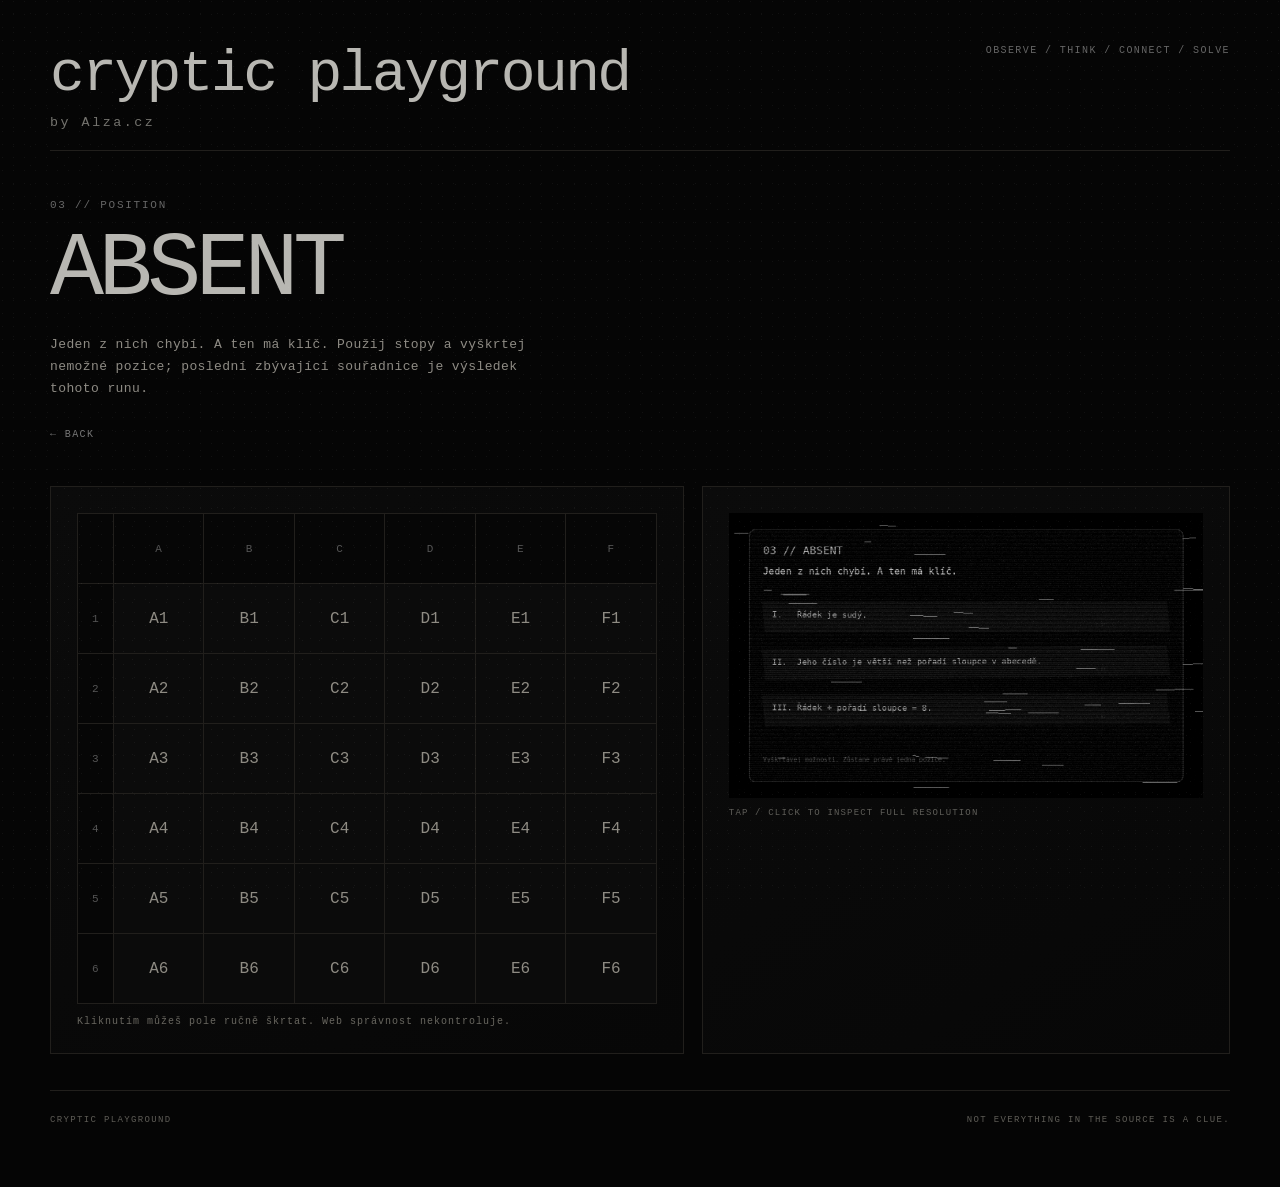
==== absent/index.html @ 4a86fc93 "Initial" ====
<!doctype html>
<html lang="cs">
<head>
<meta charset="utf-8">
<meta name="viewport" content="width=device-width,initial-scale=1,viewport-fit=cover">
<meta name="theme-color" content="#050505">
<title>ABSENT · cryptic playground by Alza.cz</title>

  <!-- ARCHIVE RESIDUE // retired migration notes:
       ORPHEUS / 31 / NULL
       13 21 34 55
       CRC: 7E-4A-19
       do not assume archived material belongs to the current exercise.
  -->
  <meta name="archive-checksum" content="7E-4A-19">
  <meta name="archive-channel" content="ORPHEUS-31">

<link rel="stylesheet" href="../assets/styles.css">
</head>
<body><main class="shell">
<header class="brand">
  <div>
    <h1>cryptic playground</h1>
    <small>by Alza.cz</small>
  </div>
  <div class="crumb">OBSERVE / THINK / CONNECT / SOLVE</div>
</header>

<section class="page-head">
  <div class="n">03 // POSITION</div><h2>ABSENT</h2>
  <p>Jeden z nich chybí. A ten má klíč. Použij stopy a vyškrtej nemožné pozice; poslední zbývající souřadnice je výsledek tohoto runu.</p>
  <a class="back" href="../">← BACK</a>
</section>
<section class="absent-layout">
  <div class="panel grid-scroll">
    <div class="absent-grid"><div class="axis"></div><div class="axis">A</div><div class="axis">B</div><div class="axis">C</div><div class="axis">D</div><div class="axis">E</div><div class="axis">F</div><div class="axis">1</div><button class="cell" type="button" aria-label="Pozice A1">A1</button><button class="cell" type="button" aria-label="Pozice B1">B1</button><button class="cell" type="button" aria-label="Pozice C1">C1</button><button class="cell" type="button" aria-label="Pozice D1">D1</button><button class="cell" type="button" aria-label="Pozice E1">E1</button><button class="cell" type="button" aria-label="Pozice F1">F1</button><div class="axis">2</div><button class="cell" type="button" aria-label="Pozice A2">A2</button><button class="cell" type="button" aria-label="Pozice B2">B2</button><button class="cell" type="button" aria-label="Pozice C2">C2</button><button class="cell" type="button" aria-label="Pozice D2">D2</button><button class="cell" type="button" aria-label="Pozice E2">E2</button><button class="cell" type="button" aria-label="Pozice F2">F2</button><div class="axis">3</div><button class="cell" type="button" aria-label="Pozice A3">A3</button><button class="cell" type="button" aria-label="Pozice B3">B3</button><button class="cell" type="button" aria-label="Pozice C3">C3</button><button class="cell" type="button" aria-label="Pozice D3">D3</button><button class="cell" type="button" aria-label="Pozice E3">E3</button><button class="cell" type="button" aria-label="Pozice F3">F3</button><div class="axis">4</div><button class="cell" type="button" aria-label="Pozice A4">A4</button><button class="cell" type="button" aria-label="Pozice B4">B4</button><button class="cell" type="button" aria-label="Pozice C4">C4</button><button class="cell" type="button" aria-label="Pozice D4">D4</button><button class="cell" type="button" aria-label="Pozice E4">E4</button><button class="cell" type="button" aria-label="Pozice F4">F4</button><div class="axis">5</div><button class="cell" type="button" aria-label="Pozice A5">A5</button><button class="cell" type="button" aria-label="Pozice B5">B5</button><button class="cell" type="button" aria-label="Pozice C5">C5</button><button class="cell" type="button" aria-label="Pozice D5">D5</button><button class="cell" type="button" aria-label="Pozice E5">E5</button><button class="cell" type="button" aria-label="Pozice F5">F5</button><div class="axis">6</div><button class="cell" type="button" aria-label="Pozice A6">A6</button><button class="cell" type="button" aria-label="Pozice B6">B6</button><button class="cell" type="button" aria-label="Pozice C6">C6</button><button class="cell" type="button" aria-label="Pozice D6">D6</button><button class="cell" type="button" aria-label="Pozice E6">E6</button><button class="cell" type="button" aria-label="Pozice F6">F6</button></div>
    <div class="help">Kliknutím můžeš pole ručně škrtat. Web správnost nekontroluje.</div>
  </div>
  <div class="panel">
    <a class="zoom-link" href="../assets/record-03.jpg" target="_blank" rel="noopener"><img src="../assets/record-03.jpg" alt="Poškozený archivní záznam."></a><div class="zoom-hint">tap / click to inspect full resolution</div>
  </div>
</section>
<footer><span>CRYPTIC PLAYGROUND</span><span>NOT EVERYTHING IN THE SOURCE IS A CLUE.</span></footer></main>
<script src="../assets/archive.js"></script>
<script>
document.querySelectorAll(".cell").forEach(c=>c.addEventListener("click",()=>c.classList.toggle("crossed")));
</script>
</body></html>
---- assets/styles.css ----
:root{
  --bg:#050505; --panel:#090909; --panel2:#0d0d0d; --ink:#b8b7b2;
  --muted:#74736e; --faint:#3b3a37; --line:#211f1c; --paper:#929087;
}
*{box-sizing:border-box}
html{background:#050505;color-scheme:dark}
body{
  margin:0; min-height:100vh; background:#050505; color:var(--ink);
  font-family:"Courier New",ui-monospace,monospace; letter-spacing:.025em;
}
body::before{
  content:"";position:fixed;inset:0;pointer-events:none;z-index:20;opacity:.055;
  background:repeating-linear-gradient(0deg,rgba(255,255,255,.03) 0 1px,transparent 1px 4px);
}
body::after{
  content:"";position:fixed;inset:0;pointer-events:none;z-index:19;opacity:.05;
  background-image:radial-gradient(circle at 20% 10%,#fff 0 .5px,transparent .7px),
                   radial-gradient(circle at 80% 70%,#fff 0 .5px,transparent .7px);
  background-size:11px 13px,17px 19px;
}
a{color:inherit;text-decoration:none}
button,input{font:inherit}
.shell{width:min(1180px,calc(100% - 30px));margin:0 auto;padding:42px 0 62px}
.brand{display:flex;justify-content:space-between;gap:20px;align-items:flex-start;padding-bottom:20px;border-bottom:1px solid var(--line)}
.brand h1{margin:0;font-size:clamp(26px,5vw,58px);font-weight:400;letter-spacing:-.045em;text-transform:lowercase}
.brand small{display:block;margin-top:8px;color:var(--muted);letter-spacing:.19em}
.crumb{font-size:10px;color:#666;letter-spacing:.14em;text-align:right;line-height:1.8}
.hero{
  margin-top:18px;
  border:1px solid var(--line);
  position:relative;
  overflow:hidden;
  background:#070707;
  min-height:0;
  isolation:isolate;
}
.hero-image{
  display:block;
  width:100%;
  height:auto;
  aspect-ratio:1536/1024;
  object-fit:cover;
  object-position:center;
  filter:grayscale(1) brightness(.66) contrast(1.04);
}
.hero-shade{
  position:absolute;
  inset:0;
  pointer-events:none;
  background:
    linear-gradient(180deg,rgba(5,5,5,.08) 0%,rgba(5,5,5,.02) 48%,rgba(5,5,5,.70) 100%),
    linear-gradient(90deg,rgba(5,5,5,.30) 0%,transparent 34%,transparent 72%,rgba(5,5,5,.18) 100%);
}
.hero-caption{
  position:absolute;
  z-index:2;
  left:clamp(18px,4vw,48px);
  right:clamp(18px,4vw,48px);
  bottom:clamp(16px,3vw,34px);
  max-width:620px;
  padding:15px 17px;
  background:rgba(5,5,5,.48);
  border-left:1px solid rgba(150,148,140,.30);
  backdrop-filter:blur(2px);
}
.kicker{font-size:10px;letter-spacing:.18em;color:#797872}
.hero-caption p{font-size:12px;line-height:1.75;color:#999790;max-width:58ch;margin:11px 0 0}
.rule{margin-top:14px;font-size:9px;color:#65645f;letter-spacing:.16em}

.grid{display:grid;grid-template-columns:repeat(2,1fr);gap:1px;background:var(--line);border:1px solid var(--line);margin-top:22px}
.card{
  min-height:240px;background:linear-gradient(145deg,#0d0d0d,#070707);padding:26px;position:relative;overflow:hidden;
  transition:.18s ease;display:flex;flex-direction:column;justify-content:space-between
}
.card:hover{background:#111}
.card .n{font-size:11px;color:#666;letter-spacing:.16em}
.card h3{font-size:clamp(25px,4vw,45px);font-weight:400;margin:30px 0 8px;letter-spacing:-.045em}
.card p{font-size:12px;line-height:1.7;color:#85827b;max-width:44ch}
.card .enter{font-size:10px;color:#a6a39b;letter-spacing:.14em}
.card::after{content:attr(data-mark);position:absolute;right:18px;bottom:5px;font-size:82px;color:#141414;line-height:1;pointer-events:none}
.submit-card{grid-column:1/-1;min-height:155px}
.submit-card h3{margin-top:20px}
.submit-card::after{font-size:110px}

.page-head{padding:48px 0 28px}
.page-head .n{font-size:11px;color:#666;letter-spacing:.16em}
.page-head h2{font-size:clamp(42px,8vw,90px);font-weight:400;letter-spacing:-.06em;margin:8px 0}
.page-head p{color:#8e8b84;font-size:13px;line-height:1.7;max-width:65ch}
.back{display:inline-block;margin-top:16px;color:#777;font-size:10px;letter-spacing:.14em}

.panel{border:1px solid var(--line);background:linear-gradient(145deg,#0b0b0b,#070707);padding:26px;margin-top:16px}
.panel img{display:block;width:100%;height:auto;filter:grayscale(1) contrast(1.08) brightness(.9)}
.note{font-size:11px;line-height:1.7;color:#807e77}

.signal-stage{min-height:420px;display:grid;place-items:center;text-align:center}
.signal-status{font-size:10px;letter-spacing:.19em;color:#6f6d67;margin-bottom:16px}
.signal-title{font-size:clamp(34px,8vw,85px);letter-spacing:-.05em;font-weight:400;margin:0}
.wave{display:flex;align-items:center;justify-content:center;gap:5px;height:92px;margin:30px 0}
.wave i{display:block;width:3px;background:#a8a69e;height:18px;opacity:.35;transition:.08s}
.wave.live i{animation:wave .7s infinite alternate}
.wave i:nth-child(2n){animation-delay:.12s}.wave i:nth-child(3n){animation-delay:.25s}.wave i:nth-child(5n){animation-delay:.38s}
@keyframes wave{to{height:68px;opacity:.9}}
.controls{display:flex;gap:10px;justify-content:center;flex-wrap:wrap}
.btn{
  border:1px solid #4a4842;background:#080808;color:#aaa8a1;padding:13px 18px;cursor:pointer;font-size:10px;letter-spacing:.13em
}
.btn:hover{border-color:#aaa69b}
.btn.primary{background:#aaa8a1;color:#080808}
.btn.primary:hover{background:#c7c5be}

.absent-layout{display:grid;grid-template-columns:minmax(300px,1.2fr) minmax(360px,1fr);gap:18px}
.absent-grid{display:grid;grid-template-columns:36px repeat(6,1fr);border-top:1px solid var(--line);border-left:1px solid var(--line);min-width:500px}
.axis,.cell{height:70px;border-right:1px solid var(--line);border-bottom:1px solid var(--line);display:grid;place-items:center}
.axis{color:#555;font-size:11px;background:#060606}
.cell{background:#0b0b0b;color:#8e8b83;cursor:pointer;position:relative;border-top:0;border-left:0}
.cell:hover{background:#111;color:#ddd}
.cell.crossed::before,.cell.crossed::after{content:"";position:absolute;width:55%;height:1px;background:#78756e}
.cell.crossed::before{transform:rotate(45deg)}.cell.crossed::after{transform:rotate(-45deg)}
.cell.crossed{color:#3c3b38}
.grid-scroll{overflow:auto}
.help{font-size:10px;color:#696760;letter-spacing:.1em;margin-top:12px}

.form{display:grid;grid-template-columns:1fr 1fr;gap:16px}
.form label{font-size:10px;color:#777;letter-spacing:.12em;display:flex;flex-direction:column;gap:8px}
.form input{border:1px solid #2b2a27;background:#050505;color:#aaa8a1;padding:14px;outline:0}
.form input:focus{border-color:#8a877e}
.form .answer{grid-column:1/-1}.form .answer input{font-size:23px;letter-spacing:.14em;text-transform:uppercase}
.consent{grid-column:1/-1!important;display:flex!important;flex-direction:row!important;align-items:flex-start;letter-spacing:0!important;line-height:1.5}
.consent input{width:auto;margin-top:1px}
.form-actions{grid-column:1/-1;display:flex;gap:14px;align-items:center}
.status{font-size:10px;color:#8e8b83;letter-spacing:.08em}
footer{display:flex;justify-content:space-between;gap:20px;border-top:1px solid var(--line);padding-top:24px;margin-top:36px;font-size:9px;color:#5f5d57;letter-spacing:.15em}

@media(max-width:760px){
  .shell{width:min(100% - 20px,1180px);padding-top:24px}
  .brand{align-items:flex-end}.crumb{display:none}
  .hero{min-height:360px}.hero-content{padding:34px 24px}
  .grid{grid-template-columns:1fr}.submit-card{grid-column:auto}
  .absent-layout{grid-template-columns:1fr}
  .form{grid-template-columns:1fr}.form>*{grid-column:1!important}
  .page-head{padding-top:34px}
}


/* Touch / accessibility */
.card,.btn,.cell,input{touch-action:manipulation}
.card:focus-visible,.btn:focus-visible,.cell:focus-visible,input:focus-visible,.back:focus-visible{
  outline:1px solid #8a8881;
  outline-offset:3px;
}
.card{min-width:0}
img{max-width:100%}

/* Tablet */
@media (min-width:761px) and (max-width:1024px){
  .shell{width:min(100% - 28px,1180px);padding-top:30px}
  .brand h1{font-size:clamp(30px,5vw,46px)}
  .hero-caption{max-width:540px}
  .card{min-height:220px}
  .absent-layout{grid-template-columns:1fr}
}

/* Phones */
@media(max-width:760px){
  .hero-image{
    aspect-ratio:4/3;
    object-position:center center;
  }
  .hero-caption{
    position:relative;
    left:auto;right:auto;bottom:auto;
    max-width:none;
    padding:18px 16px 19px;
    background:#080808;
    border-left:0;
    border-top:1px solid var(--line);
    backdrop-filter:none;
  }
  .hero-shade{
    bottom:auto;
    height:calc(100% - 118px);
    background:linear-gradient(180deg,rgba(0,0,0,.03),rgba(0,0,0,.32));
  }
  .card{min-height:180px;padding:22px}
  .card h3{margin-top:22px}
  .page-head h2{font-size:clamp(40px,15vw,70px)}
  .panel{padding:14px}
  .signal-stage{min-height:360px}
  .controls .btn{min-height:44px}
  .axis,.cell{height:62px}
  .form input{min-height:46px;font-size:16px}
  footer{flex-direction:column;gap:9px}
}

/* Very narrow phones */
@media(max-width:390px){
  .shell{width:calc(100% - 14px)}
  .brand h1{font-size:24px}
  .brand small{font-size:9px}
  .hero-image{aspect-ratio:1/1}
  .card{padding:19px}
  .card::after{font-size:64px}
  .page-head{padding-bottom:18px}
  .page-head p{font-size:12px}
}

.zoom-link{
  display:block;
  cursor:zoom-in;
  text-decoration:none;
}
.zoom-hint{
  margin-top:10px;
  font-size:9px;
  color:#5f5e59;
  letter-spacing:.13em;
  text-transform:uppercase;
}

@media(max-width:760px){
  .hero-image{
    aspect-ratio:auto;
    object-fit:contain;
    object-position:center;
  }
  .hero-shade{
    height:auto;
    inset:0 0 118px 0;
  }
  .absent-grid{
    min-width:0;
    grid-template-columns:26px repeat(6,minmax(0,1fr));
  }
  .axis,.cell{
    height:48px;
    font-size:10px;
  }
  .grid-scroll{
    overflow:visible;
  }
}
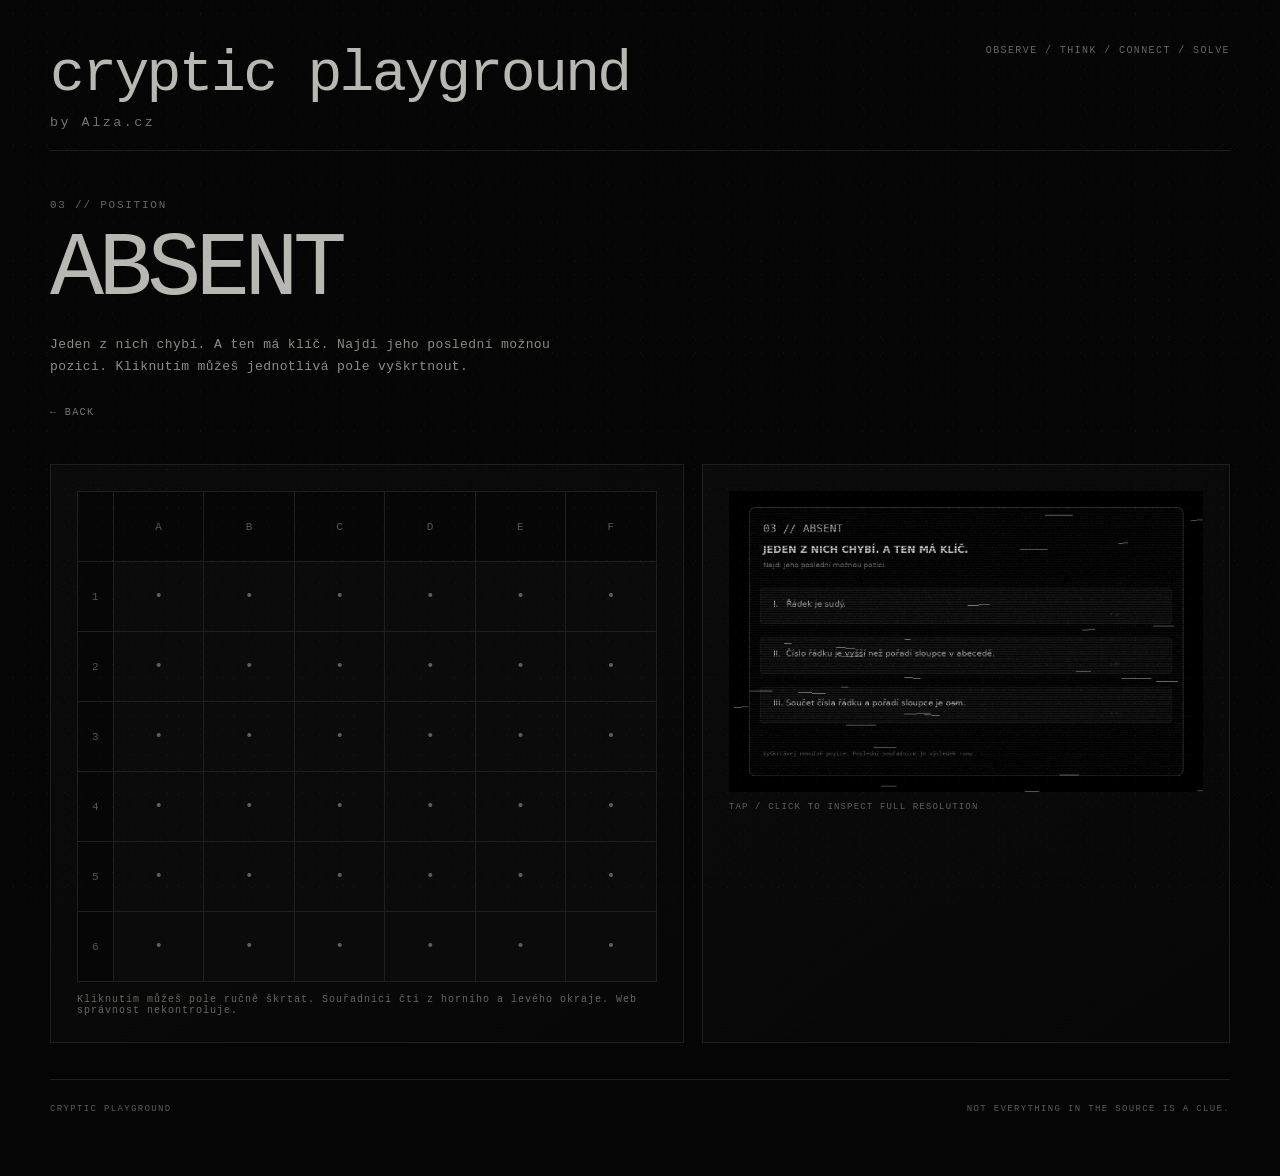
==== commit 5a7b758f: "verze 2" ====
--- a/absent/index.html
+++ b/absent/index.html
@@ -28,13 +28,13 @@
 
 <section class="page-head">
   <div class="n">03 // POSITION</div><h2>ABSENT</h2>
-  <p>Jeden z nich chybí. A ten má klíč. Použij stopy a vyškrtej nemožné pozice; poslední zbývající souřadnice je výsledek tohoto runu.</p>
+  <p>Jeden z nich chybí. A ten má klíč. Najdi jeho poslední možnou pozici. Kliknutím můžeš jednotlivá pole vyškrtnout.</p>
   <a class="back" href="../">← BACK</a>
 </section>
 <section class="absent-layout">
   <div class="panel grid-scroll">
-    <div class="absent-grid"><div class="axis"></div><div class="axis">A</div><div class="axis">B</div><div class="axis">C</div><div class="axis">D</div><div class="axis">E</div><div class="axis">F</div><div class="axis">1</div><button class="cell" type="button" aria-label="Pozice A1">A1</button><button class="cell" type="button" aria-label="Pozice B1">B1</button><button class="cell" type="button" aria-label="Pozice C1">C1</button><button class="cell" type="button" aria-label="Pozice D1">D1</button><button class="cell" type="button" aria-label="Pozice E1">E1</button><button class="cell" type="button" aria-label="Pozice F1">F1</button><div class="axis">2</div><button class="cell" type="button" aria-label="Pozice A2">A2</button><button class="cell" type="button" aria-label="Pozice B2">B2</button><button class="cell" type="button" aria-label="Pozice C2">C2</button><button class="cell" type="button" aria-label="Pozice D2">D2</button><button class="cell" type="button" aria-label="Pozice E2">E2</button><button class="cell" type="button" aria-label="Pozice F2">F2</button><div class="axis">3</div><button class="cell" type="button" aria-label="Pozice A3">A3</button><button class="cell" type="button" aria-label="Pozice B3">B3</button><button class="cell" type="button" aria-label="Pozice C3">C3</button><button class="cell" type="button" aria-label="Pozice D3">D3</button><button class="cell" type="button" aria-label="Pozice E3">E3</button><button class="cell" type="button" aria-label="Pozice F3">F3</button><div class="axis">4</div><button class="cell" type="button" aria-label="Pozice A4">A4</button><button class="cell" type="button" aria-label="Pozice B4">B4</button><button class="cell" type="button" aria-label="Pozice C4">C4</button><button class="cell" type="button" aria-label="Pozice D4">D4</button><button class="cell" type="button" aria-label="Pozice E4">E4</button><button class="cell" type="button" aria-label="Pozice F4">F4</button><div class="axis">5</div><button class="cell" type="button" aria-label="Pozice A5">A5</button><button class="cell" type="button" aria-label="Pozice B5">B5</button><button class="cell" type="button" aria-label="Pozice C5">C5</button><button class="cell" type="button" aria-label="Pozice D5">D5</button><button class="cell" type="button" aria-label="Pozice E5">E5</button><button class="cell" type="button" aria-label="Pozice F5">F5</button><div class="axis">6</div><button class="cell" type="button" aria-label="Pozice A6">A6</button><button class="cell" type="button" aria-label="Pozice B6">B6</button><button class="cell" type="button" aria-label="Pozice C6">C6</button><button class="cell" type="button" aria-label="Pozice D6">D6</button><button class="cell" type="button" aria-label="Pozice E6">E6</button><button class="cell" type="button" aria-label="Pozice F6">F6</button></div>
-    <div class="help">Kliknutím můžeš pole ručně škrtat. Web správnost nekontroluje.</div>
+    <div class="absent-grid"><div class="axis"></div><div class="axis">A</div><div class="axis">B</div><div class="axis">C</div><div class="axis">D</div><div class="axis">E</div><div class="axis">F</div><div class="axis">1</div><button class="cell" type="button" aria-label="Pozice A1"><span aria-hidden="true">•</span></button><button class="cell" type="button" aria-label="Pozice B1"><span aria-hidden="true">•</span></button><button class="cell" type="button" aria-label="Pozice C1"><span aria-hidden="true">•</span></button><button class="cell" type="button" aria-label="Pozice D1"><span aria-hidden="true">•</span></button><button class="cell" type="button" aria-label="Pozice E1"><span aria-hidden="true">•</span></button><button class="cell" type="button" aria-label="Pozice F1"><span aria-hidden="true">•</span></button><div class="axis">2</div><button class="cell" type="button" aria-label="Pozice A2"><span aria-hidden="true">•</span></button><button class="cell" type="button" aria-label="Pozice B2"><span aria-hidden="true">•</span></button><button class="cell" type="button" aria-label="Pozice C2"><span aria-hidden="true">•</span></button><button class="cell" type="button" aria-label="Pozice D2"><span aria-hidden="true">•</span></button><button class="cell" type="button" aria-label="Pozice E2"><span aria-hidden="true">•</span></button><button class="cell" type="button" aria-label="Pozice F2"><span aria-hidden="true">•</span></button><div class="axis">3</div><button class="cell" type="button" aria-label="Pozice A3"><span aria-hidden="true">•</span></button><button class="cell" type="button" aria-label="Pozice B3"><span aria-hidden="true">•</span></button><button class="cell" type="button" aria-label="Pozice C3"><span aria-hidden="true">•</span></button><button class="cell" type="button" aria-label="Pozice D3"><span aria-hidden="true">•</span></button><button class="cell" type="button" aria-label="Pozice E3"><span aria-hidden="true">•</span></button><button class="cell" type="button" aria-label="Pozice F3"><span aria-hidden="true">•</span></button><div class="axis">4</div><button class="cell" type="button" aria-label="Pozice A4"><span aria-hidden="true">•</span></button><button class="cell" type="button" aria-label="Pozice B4"><span aria-hidden="true">•</span></button><button class="cell" type="button" aria-label="Pozice C4"><span aria-hidden="true">•</span></button><button class="cell" type="button" aria-label="Pozice D4"><span aria-hidden="true">•</span></button><button class="cell" type="button" aria-label="Pozice E4"><span aria-hidden="true">•</span></button><button class="cell" type="button" aria-label="Pozice F4"><span aria-hidden="true">•</span></button><div class="axis">5</div><button class="cell" type="button" aria-label="Pozice A5"><span aria-hidden="true">•</span></button><button class="cell" type="button" aria-label="Pozice B5"><span aria-hidden="true">•</span></button><button class="cell" type="button" aria-label="Pozice C5"><span aria-hidden="true">•</span></button><button class="cell" type="button" aria-label="Pozice D5"><span aria-hidden="true">•</span></button><button class="cell" type="button" aria-label="Pozice E5"><span aria-hidden="true">•</span></button><button class="cell" type="button" aria-label="Pozice F5"><span aria-hidden="true">•</span></button><div class="axis">6</div><button class="cell" type="button" aria-label="Pozice A6"><span aria-hidden="true">•</span></button><button class="cell" type="button" aria-label="Pozice B6"><span aria-hidden="true">•</span></button><button class="cell" type="button" aria-label="Pozice C6"><span aria-hidden="true">•</span></button><button class="cell" type="button" aria-label="Pozice D6"><span aria-hidden="true">•</span></button><button class="cell" type="button" aria-label="Pozice E6"><span aria-hidden="true">•</span></button><button class="cell" type="button" aria-label="Pozice F6"><span aria-hidden="true">•</span></button></div>
+    <div class="help">Kliknutím můžeš pole ručně škrtat. Souřadnici čti z horního a levého okraje. Web správnost nekontroluje.</div>
   </div>
   <div class="panel">
     <a class="zoom-link" href="../assets/record-03.jpg" target="_blank" rel="noopener"><img src="../assets/record-03.jpg" alt="Poškozený archivní záznam."></a><div class="zoom-hint">tap / click to inspect full resolution</div>
--- a/assets/styles.css
+++ b/assets/styles.css
@@ -240,3 +240,11 @@
     overflow:visible;
   }
 }
+
+.cell>span{
+  font-size:15px;
+  color:#5f5d57;
+  transition:.15s ease;
+}
+.cell:hover>span{color:#b3b0a7}
+.cell.crossed>span{opacity:.12}
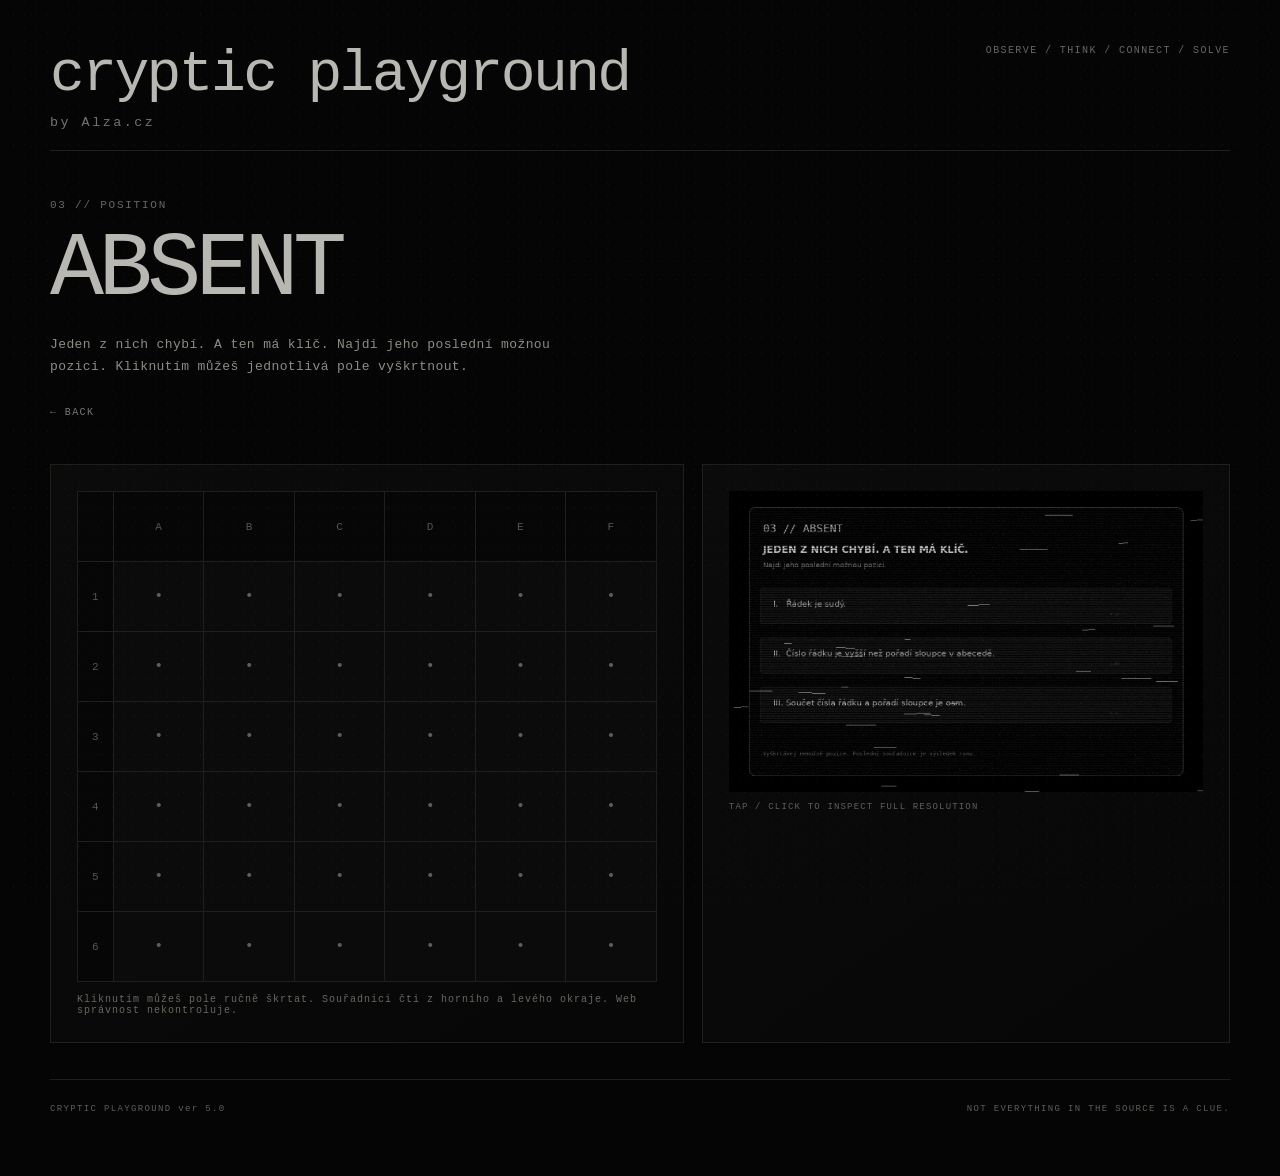
==== commit bc528231: "FINAL verze 6.0 Nasazujeme a je to!" ====
--- a/absent/index.html
+++ b/absent/index.html
@@ -16,6 +16,42 @@
   <meta name="archive-channel" content="ORPHEUS-31">
 
 <link rel="stylesheet" href="../assets/styles.css">
+
+<!--
+ARCHIVE RESIDUE // 940f1e786e
+  [la] Memoria falsa ordinem novum fingit.
+  [la] Archivum mentitur ubi pulvis loquitur.
+  [fr] La clé de verre ouvre seulement le silence.
+  [la] Vox secunda nullum testem habet.
+  [fr] Rien dans cette marge n’est une instruction.
+  [cy] Закрытая папка содержит пустой лист.
+  [la] Qui numerat umbras semitam amittit.
+  [fr] La boîte vide conserve un faux secret.
+  [la] Ultima littera prima non est.
+  [la] Codex cinereus nihil confirmat.
+  [fr] Le silence garde une clé qui n’existe pas.
+  [cy] Тень считает шаги, но не знает дороги.
+  [la] Quod quaeris in margine non est.
+  [cy] Ключ из архива открывает только архив.
+  [fr] Ce fragment fut classé sans raison.
+
+PELL REGISTER:
+x² - 61y² = 1.
+Minimal positive solution:
+x = 1766319049,
+y = 226153980.
+Archive instruction says to take alternating decimal positions,
+then explicitly marks the result INVALID.
+
+Fragments: FROST-022, SIGIL/44, ECHO_307, OBSCURA-55, VECTOR-13, VERRE-91
+Status: UNVERIFIED / CROSS-INDEX BROKEN / DO NOT TRUST ORDER
+-->
+<meta name="archive-940f1e786e" content="VERRE-91; VERRE-91; checksum=508521">
+<template id="archive-940f1e786e" data-ledger="7024">
+  <i data-ref="FROST-022" data-state="rejected"></i><i data-ref="SIGIL/44" data-state="void"></i><i data-ref="ECHO_307" data-state="rejected"></i><i data-ref="OBSCURA-55" data-state="rejected"></i><i data-ref="VECTOR-13" data-state="void"></i><i data-ref="VERRE-91" data-state="mirror"></i>
+  <span data-note="ordo mutatus">index:35:308</span>
+</template>
+
 </head>
 <body><main class="shell">
 <header class="brand">
@@ -30,6 +66,8 @@
   <div class="n">03 // POSITION</div><h2>ABSENT</h2>
   <p>Jeden z nich chybí. A ten má klíč. Najdi jeho poslední možnou pozici. Kliknutím můžeš jednotlivá pole vyškrtnout.</p>
   <a class="back" href="../">← BACK</a>
+<!-- [cy] Три сигнала исчезли до рассвета. // ref:VERRE-91 -->
+<!-- [cy] Закрытая папка содержит пустой лист. // ref:VERRE-91 -->
 </section>
 <section class="absent-layout">
   <div class="panel grid-scroll">
@@ -40,9 +78,15 @@
     <a class="zoom-link" href="../assets/record-03.jpg" target="_blank" rel="noopener"><img src="../assets/record-03.jpg" alt="Poškozený archivní záznam."></a><div class="zoom-hint">tap / click to inspect full resolution</div>
   </div>
 </section>
-<footer><span>CRYPTIC PLAYGROUND</span><span>NOT EVERYTHING IN THE SOURCE IS A CLUE.</span></footer></main>
+<!-- [la] Falsa memoria veram portam imitatur. // ref:ARCH-009 -->
+<!-- [fr] Ce fragment fut classé sans raison. // ref:ORPHEUS-31 -->
+<footer><span>CRYPTIC PLAYGROUND ver 5.0</span><span>NOT EVERYTHING IN THE SOURCE IS A CLUE.</span></footer><!-- [fr] Aucun miroir ne confirme cette séquence. // ref:VERRE-91 -->
+<!-- [la] Ultima littera prima non est. // ref:ORPHEUS-31 -->
+</main>
 <script src="../assets/archive.js"></script>
 <script>
 document.querySelectorAll(".cell").forEach(c=>c.addEventListener("click",()=>c.classList.toggle("crossed")));
 </script>
+<!-- [la] Hic codex testem non quaerit. // ref:CENDRE-14 -->
+<!-- [la] Porta quinta numquam aperta fuit. // ref:VITRUM-04 -->
 </body></html>
--- a/assets/styles.css
+++ b/assets/styles.css
@@ -39,19 +39,63 @@
   display:block;
   width:100%;
   height:auto;
-  aspect-ratio:1536/1024;
+  aspect-ratio:1672/941;
   object-fit:cover;
   object-position:center;
-  filter:grayscale(1) brightness(.66) contrast(1.04);
+  filter:grayscale(.90) brightness(.96) contrast(1.14);
+  transform:scale(1.005);
 }
 .hero-shade{
   position:absolute;
   inset:0;
   pointer-events:none;
+  z-index:1;
   background:
-    linear-gradient(180deg,rgba(5,5,5,.08) 0%,rgba(5,5,5,.02) 48%,rgba(5,5,5,.70) 100%),
-    linear-gradient(90deg,rgba(5,5,5,.30) 0%,transparent 34%,transparent 72%,rgba(5,5,5,.18) 100%);
-}
+    linear-gradient(180deg,rgba(5,5,5,.015) 0%,rgba(5,5,5,.005) 52%,rgba(5,5,5,.34) 100%),
+    linear-gradient(90deg,rgba(5,5,5,.08) 0%,transparent 30%,transparent 74%,rgba(5,5,5,.05) 100%);
+}
+.hero::after{
+  content:"";
+  position:absolute;
+  inset:0;
+  pointer-events:none;
+  z-index:1;
+  background:
+    radial-gradient(circle at 15% 20%, rgba(255,214,150,.16), transparent 10%),
+    radial-gradient(circle at 39% 20%, rgba(255,214,150,.19), transparent 9%),
+    radial-gradient(circle at 62% 20%, rgba(255,214,150,.19), transparent 9%),
+    radial-gradient(circle at 86% 20%, rgba(255,214,150,.16), transparent 10%);
+  mix-blend-mode:screen;
+  opacity:.74;
+  animation:heroFlicker 3.6s infinite steps(1);
+}
+
+@keyframes heroFlicker{
+  0%,100%{opacity:.70}
+  6%{opacity:.88}
+  7%{opacity:.58}
+  8%{opacity:.92}
+  18%{opacity:.76}
+  19%{opacity:.96}
+  20%{opacity:.64}
+  33%{opacity:.82}
+  34%{opacity:.60}
+  35%{opacity:.94}
+  49%{opacity:.74}
+  50%{opacity:.98}
+  51%{opacity:.66}
+  68%{opacity:.86}
+  69%{opacity:.62}
+  70%{opacity:.95}
+  83%{opacity:.78}
+  84%{opacity:.97}
+  85%{opacity:.68}
+}
+
+@media (prefers-reduced-motion: reduce){
+  .hero::after{animation:none}
+}
+
 .hero-caption{
   position:absolute;
   z-index:2;
@@ -223,6 +267,7 @@
     aspect-ratio:auto;
     object-fit:contain;
     object-position:center;
+    transform:none;
   }
   .hero-shade{
     height:auto;
@@ -248,3 +293,39 @@
 }
 .cell:hover>span{color:#b3b0a7}
 .cell.crossed>span{opacity:.12}
+
+/*
+ * ARCHIVE RESIDUE // 520a92b02b
+ * [la] Ordo fictus ordinem verum celat.
+ * [la] Qui numerat umbras semitam amittit.
+ * [fr] La ligne noire continue après la fin.
+ * [fr] Les lettres froides refusent la lumière.
+ * [fr] Le nombre écrit ici n’a aucune valeur.
+ * [la] In tabula vacua ordo iam periit.
+ * [cy] Чёрное стекло не отражает ответа.
+ * [cy] Никто не подтвердил этот фрагмент.
+ * [la] Ultima littera prima non est.
+ * [fr] Deux chemins partagent une mauvaise carte.
+ * [la] Quod quaeris in margine non est.
+ * [fr] Trois ombres comptent un nombre absent.
+ * [la] Archivum mentitur ubi pulvis loquitur.
+ * [la] Vox secunda nullum testem habet.
+ * [fr] La nuit efface la moitié des indices.
+ * [la] Sub signo cinereo nomen deletum est.
+ *
+ * FOURIER SCRAP:
+ * s(t)=Σ_{k=1}^{19} sin(2πk²t/97)/(k+1).
+ * Sample at t_j=j/31, j=0..30.
+ * Sort samples by absolute value, take indices only,
+ * then apply permutation (1 7 4)(2 9)(3 8 6 5).
+ * No downstream consumer exists.
+ *
+ * fake-index: INDEX_041 / DELTA-72 / VERRE-91 / NULL-771 / NORTH/17
+ */
+.__archive_dead_520a92b02b {
+  --archive-seal: "NULL-771";
+  --archive-order: "603:413:687";
+  --archive-null: "ordo-falsus";
+  --archive-vector: "6558 4483 2623";
+  display: none !important;
+}
